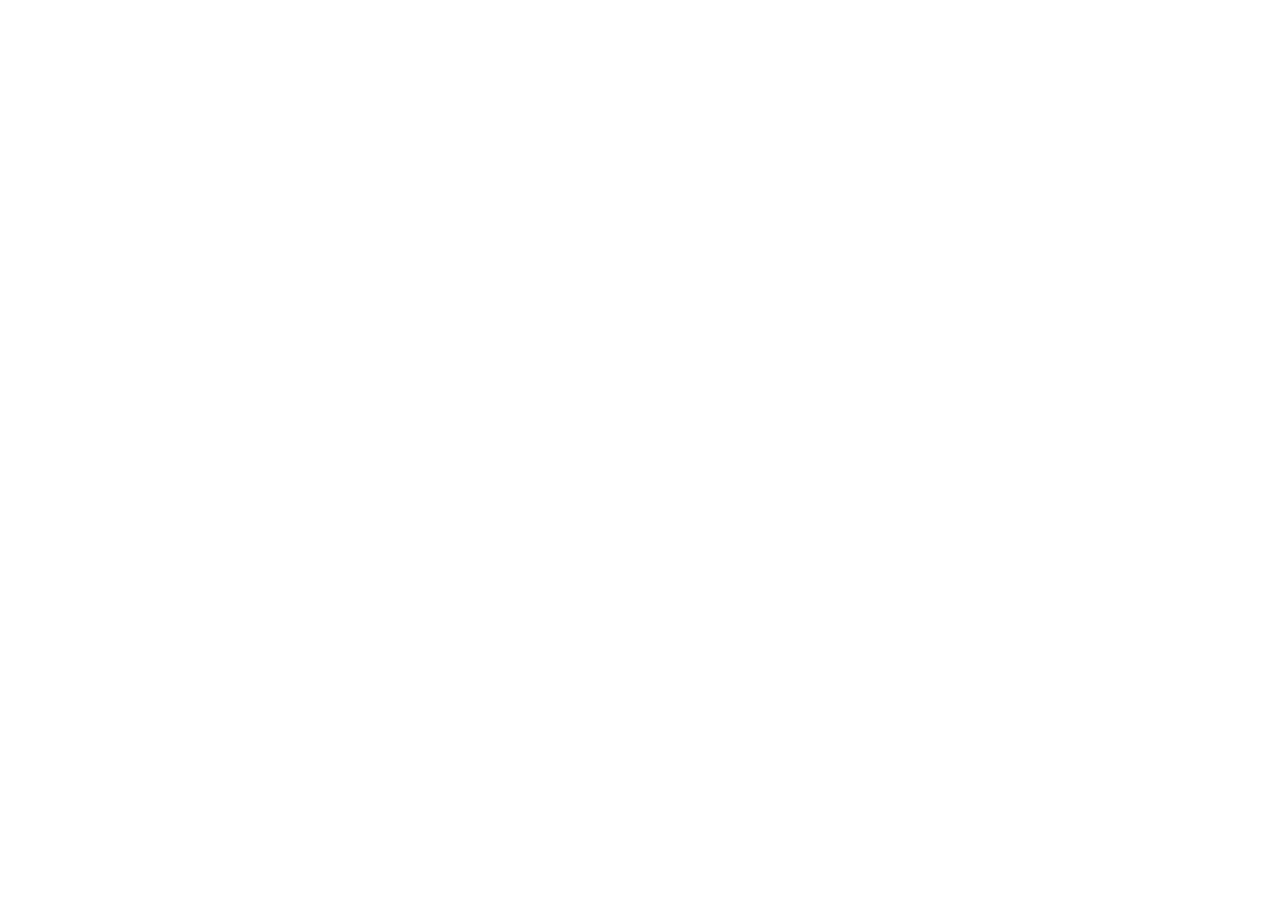
==== hzk/index.html @ 3141f3bc "Add redirect to HZK-Mobile-INFO site" ====
<!DOCTYPE html>
<html>
<head>
  <meta http-equiv="refresh" content="0; url=https://hazik-mir.github.io/HZK-Mobile-INFO/">
  <script>
    window.location.replace("https://hazik-mir.github.io/HZK-Mobile-Info/");
  </script>
</head>
</html>
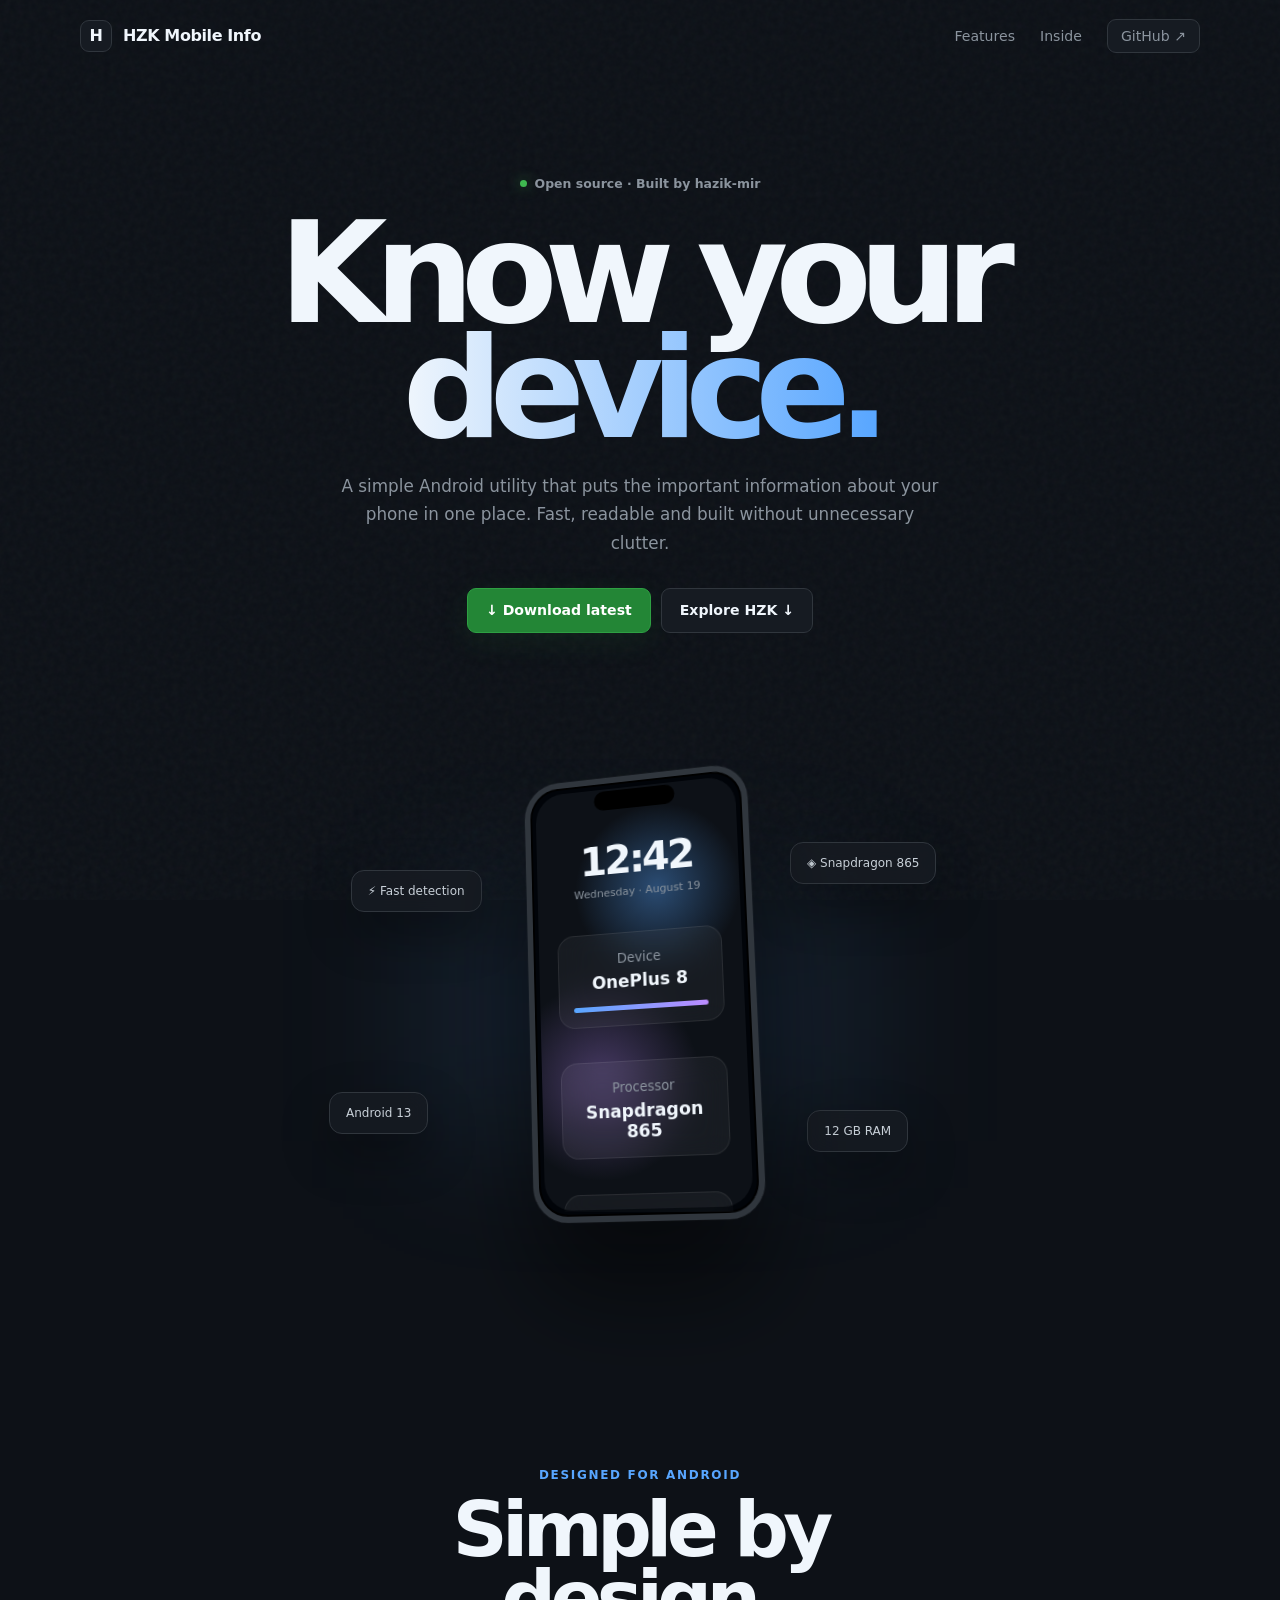
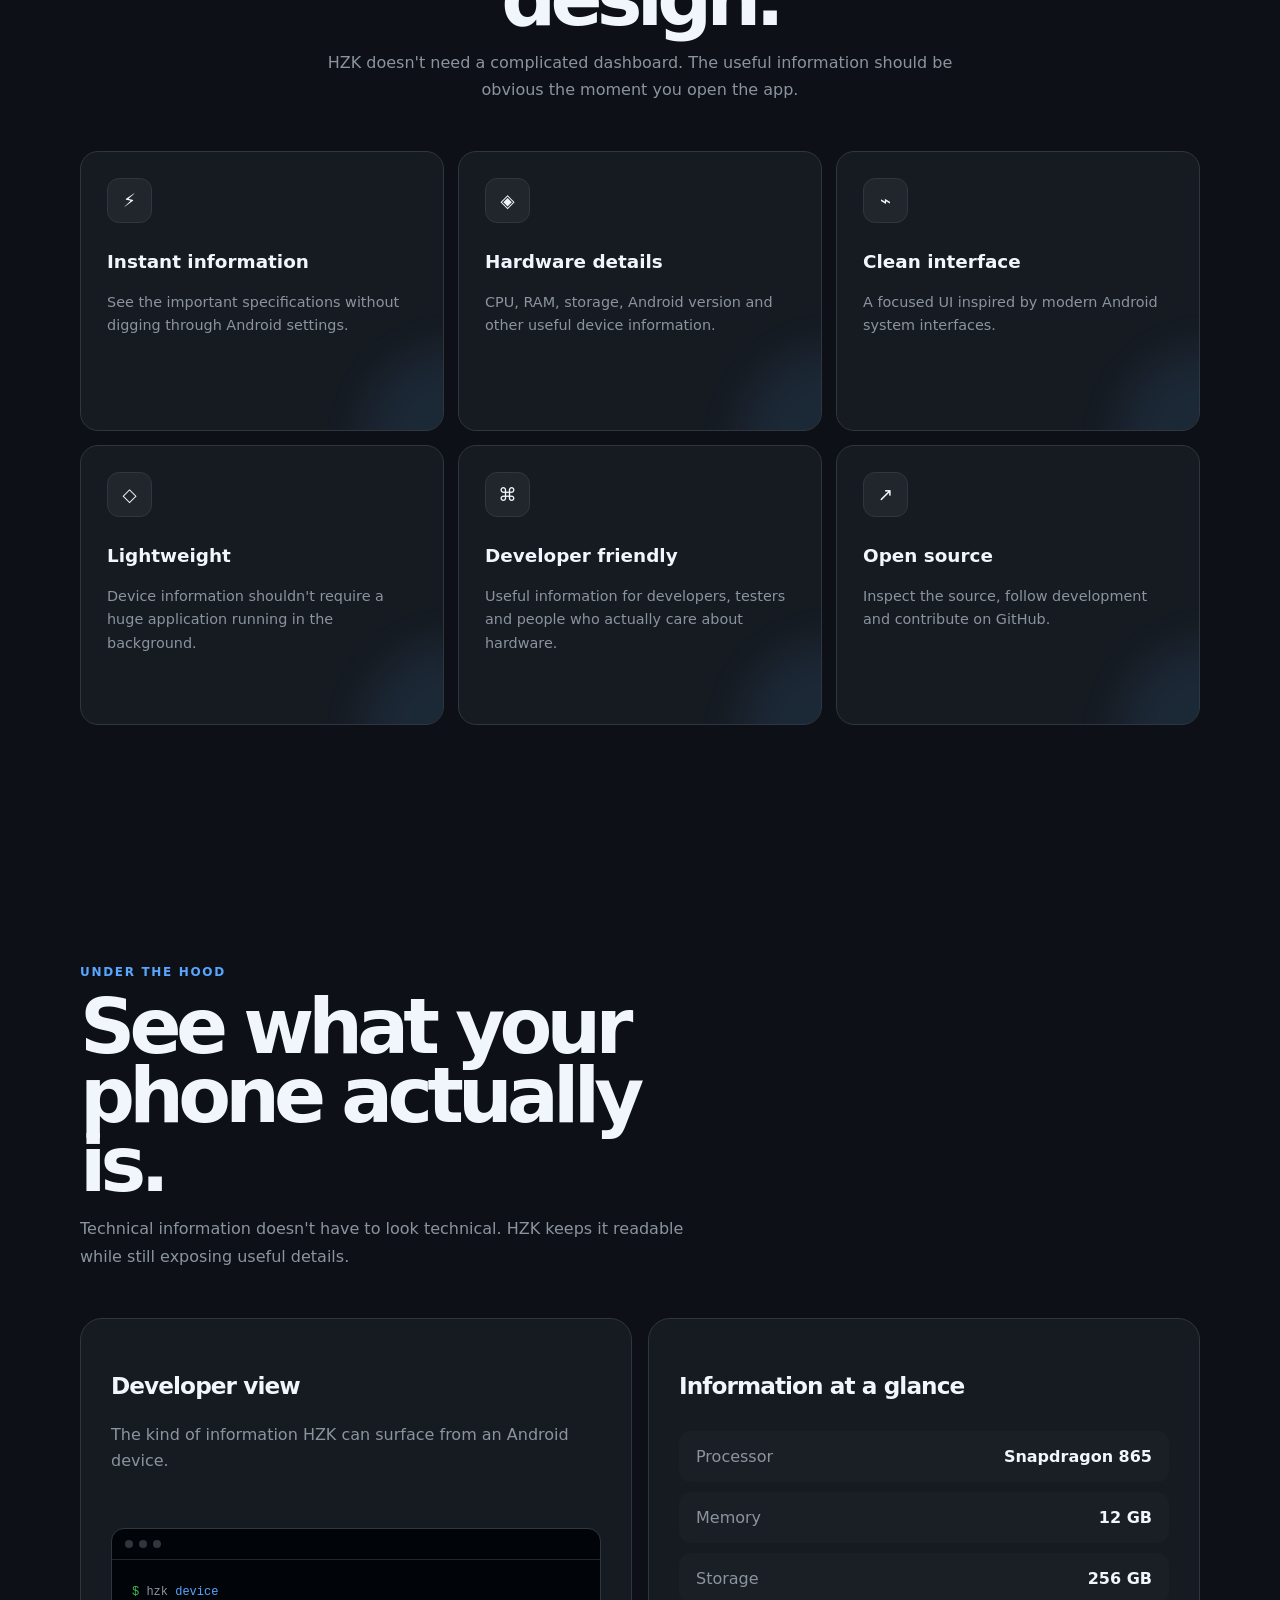
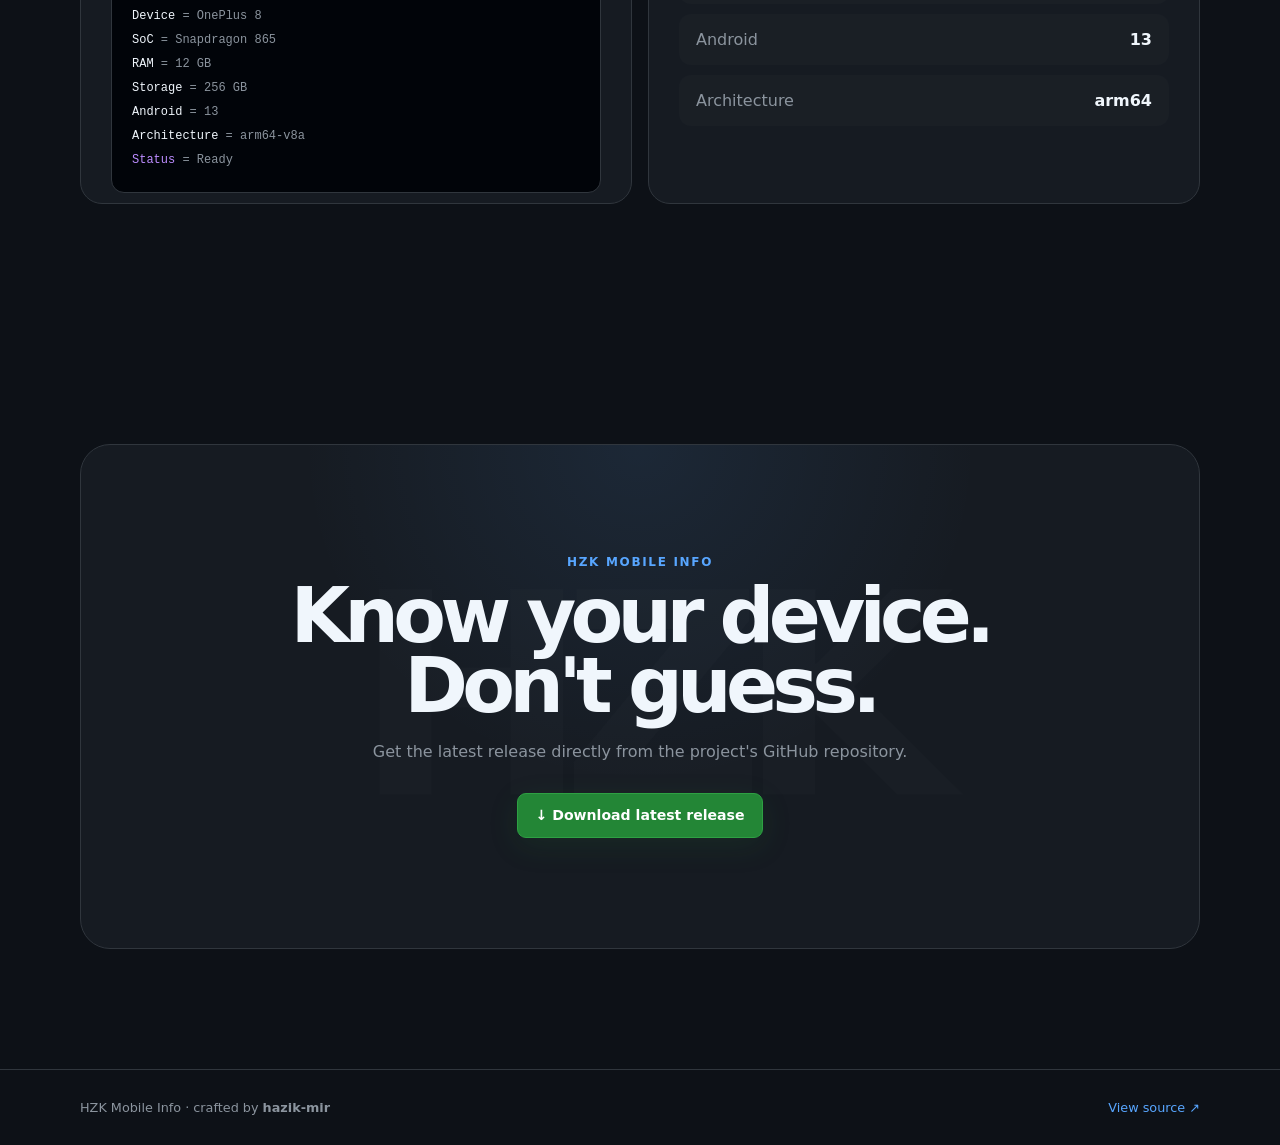
==== commit d93970de: "Update index.html" ====
--- a/hzk/index.html
+++ b/hzk/index.html
@@ -1,9 +1,957 @@
-<!DOCTYPE html>
-<html>
+<!doctype html>
+<html lang="en">
 <head>
-  <meta http-equiv="refresh" content="0; url=https://hazik-mir.github.io/HZK-Mobile-INFO/">
-  <script>
-    window.location.replace("https://hazik-mir.github.io/HZK-Mobile-Info/");
-  </script>
+<meta charset="UTF-8">
+<meta name="viewport" content="width=device-width,initial-scale=1">
+<meta name="description" content="HZK Mobile Info — simple, powerful device information.">
+<meta name="theme-color" content="#0d1117">
+<title>HZK Mobile Info</title>
+
+<style>
+:root{
+    --bg:#0d1117;
+    --surface:#161b22;
+    --surface2:#21262d;
+    --border:#30363d;
+    --text:#f0f6fc;
+    --muted:#8b949e;
+    --blue:#58a6ff;
+    --green:#3fb950;
+    --purple:#bc8cff;
+    --radius:18px;
+}
+*{box-sizing:border-box}
+html{scroll-behavior:smooth}
+body{
+    margin:0;
+    color:var(--text);
+    background:var(--bg);
+    font-family:Inter,ui-sans-serif,system-ui,-apple-system,BlinkMacSystemFont,"Segoe UI",sans-serif;
+    overflow-x:hidden;
+}
+a{color:inherit}
+button{font:inherit}
+
+.noise{
+    position:fixed;
+    inset:0;
+    z-index:-5;
+    pointer-events:none;
+    opacity:.035;
+    background-image:url("data:image/svg+xml,%3Csvg viewBox='0 0 180 180' xmlns='http://www.w3.org/2000/svg'%3E%3Cfilter id='n'%3E%3CfeTurbulence type='fractalNoise' baseFrequency='.8' numOctaves='3' stitchTiles='stitch'/%3E%3C/filter%3E%3Crect width='100%25' height='100%25' filter='url(%23n)'/%3E%3C/svg%3E");
+}
+.container{width:min(1120px,92%);margin:auto}
+
+/* NAV */
+
+nav{
+    height:72px;
+    display:flex;
+    align-items:center;
+    justify-content:space-between;
+    border-bottom:1px solid transparent;
+    transition:.35s;
+}
+nav.scrolled{
+    height:62px;
+    border-bottom-color:var(--border);
+    background:#0d1117dd;
+    backdrop-filter:blur(18px);
+}
+.brand{
+    display:flex;
+    align-items:center;
+    gap:11px;
+    text-decoration:none;
+    font-weight:750;
+    letter-spacing:-.025em;
+}
+.brand-mark{
+    width:32px;height:32px;
+    display:grid;place-items:center;
+    border:1px solid var(--border);
+    border-radius:9px;
+    background:var(--surface);
+    font-weight:900;
+    transition:.4s cubic-bezier(.2,.8,.2,1);
+}
+.brand:hover .brand-mark{
+    transform:rotate(-12deg) scale(1.12);
+    border-color:#58a6ff66;
+}
+.nav-links{display:flex;align-items:center;gap:25px}
+.nav-links a{
+    color:var(--muted);
+    text-decoration:none;
+    font-size:.88rem;
+    transition:.25s;
+}
+.nav-links a:hover{color:var(--text)}
+.github{
+    padding:8px 13px;
+    border:1px solid var(--border);
+    border-radius:9px;
+    background:var(--surface);
+}
+
+/* HERO */
+
+.hero{
+    min-height:calc(100vh - 72px);
+    display:grid;
+    place-items:center;
+    position:relative;
+    padding:100px 0 120px;
+}
+.hero-content{text-align:center;position:relative;z-index:2}
+.eyebrow{
+    display:inline-flex;
+    align-items:center;
+    gap:8px;
+    color:var(--muted);
+    font-size:.78rem;
+    font-weight:650;
+}
+.eyebrow-dot{
+    width:7px;height:7px;
+    border-radius:50%;
+    background:var(--green);
+    box-shadow:0 0 13px #3fb95099;
+}
+h1{
+    max-width:1050px;
+    margin:25px auto;
+    font-size:clamp(4rem,11vw,9.5rem);
+    line-height:.82;
+    letter-spacing:-.095em;
+    font-weight:850;
+}
+.hero-title span{
+    display:inline-block;
+    background:linear-gradient(90deg,#f0f6fc,#58a6ff,#bc8cff);
+    background-size:200% auto;
+    -webkit-background-clip:text;
+    background-clip:text;
+    color:transparent;
+    animation:gradient 5s linear infinite;
+}
+.hero-copy{
+    max-width:600px;
+    margin:auto;
+    color:var(--muted);
+    line-height:1.7;
+    font-size:1.05rem;
+}
+.actions{
+    display:flex;
+    justify-content:center;
+    gap:10px;
+    flex-wrap:wrap;
+    margin-top:30px;
+}
+.btn{
+    min-height:45px;
+    padding:0 18px;
+    border-radius:9px;
+    border:1px solid var(--border);
+    display:inline-flex;
+    align-items:center;
+    justify-content:center;
+    gap:8px;
+    text-decoration:none;
+    font-size:.88rem;
+    font-weight:650;
+    cursor:pointer;
+    transition:.25s cubic-bezier(.2,.8,.2,1);
+}
+.btn:hover{transform:translateY(-3px)}
+.btn-primary{
+    color:#fff;
+    background:#238636;
+    border-color:#2ea043;
+    box-shadow:0 8px 30px #23863622;
+}
+.btn-primary:hover{
+    background:#2ea043;
+    box-shadow:0 14px 40px #23863644;
+}
+.btn-secondary{background:var(--surface)}
+.btn-secondary:hover{border-color:#8b949e;background:var(--surface2)}
+#status{height:22px;margin-top:13px;color:var(--muted);font-size:.78rem}
+
+/* HUGE DEVICE */
+
+.device-stage{
+    position:relative;
+    width:min(850px,100%);
+    height:470px;
+    margin:90px auto 0;
+    perspective:1300px;
+}
+.device-glow{
+    position:absolute;
+    left:50%;top:55%;
+    width:450px;height:250px;
+    transform:translate(-50%,-50%);
+    background:#58a6ff18;
+    filter:blur(70px);
+}
+.phone{
+    position:absolute;
+    left:50%;top:50%;
+    width:235px;height:450px;
+    transform:translate(-50%,-50%) rotateX(7deg) rotateY(-15deg) rotateZ(-2deg);
+    border:6px solid #30363d;
+    border-radius:36px;
+    background:#010409;
+    box-shadow:
+        0 70px 100px #00000088,
+        0 0 0 1px #ffffff08,
+        inset 0 0 0 2px #000;
+    transition:transform .2s ease-out;
+    overflow:hidden;
+}
+.phone::before{
+    content:"";
+    position:absolute;
+    top:8px;left:50%;
+    transform:translateX(-50%);
+    width:85px;height:20px;
+    background:#000;
+    border-radius:20px;
+    z-index:5;
+}
+.screen{
+    position:absolute;
+    inset:6px;
+    border-radius:29px;
+    overflow:hidden;
+    background:
+        radial-gradient(circle at 60% 25%,#58a6ff66,transparent 25%),
+        radial-gradient(circle at 30% 70%,#bc8cff55,transparent 30%),
+        #0d1117;
+}
+.screen-content{
+    position:absolute;
+    inset:0;
+    padding:50px 20px 20px;
+}
+.screen-time{font-size:2.6rem;font-weight:800;letter-spacing:-.07em}
+.screen-date{color:#8b949e;font-size:.7rem;margin-top:3px}
+.screen-card{
+    margin-top:35px;
+    padding:15px;
+    border:1px solid #ffffff14;
+    border-radius:17px;
+    background:#ffffff0b;
+    backdrop-filter:blur(15px);
+}
+.screen-card small{color:#8b949e}
+.screen-card strong{display:block;margin-top:5px;font-size:1.1rem}
+.screen-pulse{
+    height:5px;
+    margin-top:14px;
+    border-radius:5px;
+    background:linear-gradient(90deg,#58a6ff,#bc8cff,#3fb950);
+    background-size:200% 100%;
+    animation:flow 2.5s linear infinite;
+}
+.floating{
+    position:absolute;
+    padding:13px 16px;
+    border:1px solid var(--border);
+    border-radius:13px;
+    background:#161b22dd;
+    backdrop-filter:blur(15px);
+    color:#c9d1d9;
+    box-shadow:0 20px 50px #00000055;
+    font-size:.75rem;
+    animation:float 4s ease-in-out infinite;
+}
+.float1{left:10%;top:24%;animation-delay:-1s}
+.float2{right:9%;top:18%;animation-delay:-2s}
+.float3{right:13%;bottom:16%;animation-delay:-3s}
+.float4{left:7%;bottom:20%;animation-delay:-.4s}
+
+/* SECTIONS */
+
+.section{padding:120px 0}
+.section-head{
+    max-width:650px;
+    margin-bottom:48px;
+}
+.section-head.center{text-align:center;margin-left:auto;margin-right:auto}
+.kicker{
+    color:var(--blue);
+    font-size:.75rem;
+    text-transform:uppercase;
+    letter-spacing:.14em;
+    font-weight:750;
+}
+h2{
+    margin:13px 0;
+    font-size:clamp(2.5rem,6vw,5.3rem);
+    line-height:.9;
+    letter-spacing:-.075em;
+}
+.section-head p{
+    color:var(--muted);
+    line-height:1.7;
+}
+
+/* ANDROID/GITHUB CARDS */
+
+.feature-grid{
+    display:grid;
+    grid-template-columns:repeat(3,1fr);
+    gap:14px;
+}
+.feature{
+    min-height:280px;
+    padding:26px;
+    border:1px solid var(--border);
+    border-radius:var(--radius);
+    background:var(--surface);
+    position:relative;
+    overflow:hidden;
+    transition:
+        transform .6s cubic-bezier(.2,.8,.2,1),
+        border-color .3s,
+        background .3s;
+}
+.feature::after{
+    content:"";
+    position:absolute;
+    width:180px;height:180px;
+    right:-100px;bottom:-100px;
+    border-radius:50%;
+    background:#58a6ff18;
+    filter:blur(20px);
+    transition:.5s;
+}
+.feature:hover{
+    transform:translateY(-12px) scale(1.015);
+    border-color:#58a6ff55;
+    background:#1b222c;
+}
+.feature:hover::after{
+    transform:scale(2);
+}
+.feature-icon{
+    width:45px;height:45px;
+    display:grid;place-items:center;
+    border-radius:12px;
+    border:1px solid var(--border);
+    background:var(--surface2);
+    font-size:1.15rem;
+    transition:.5s cubic-bezier(.2,.8,.2,1);
+}
+.feature:hover .feature-icon{
+    transform:rotate(8deg) scale(1.15);
+    border-color:#58a6ff66;
+}
+.feature h3{margin-top:28px;font-size:1.15rem}
+.feature p{margin-top:10px;color:var(--muted);line-height:1.65;font-size:.9rem}
+
+/* BIG SPLIT */
+
+.split{
+    display:grid;
+    grid-template-columns:1fr 1fr;
+    gap:16px;
+}
+.panel{
+    min-height:420px;
+    padding:30px;
+    border:1px solid var(--border);
+    border-radius:22px;
+    background:var(--surface);
+    overflow:hidden;
+}
+.panel h3{font-size:1.45rem;letter-spacing:-.04em}
+.panel>p{margin-top:9px;color:var(--muted);line-height:1.6}
+
+/* TERMINAL */
+
+.terminal{
+    margin-top:35px;
+    border:1px solid var(--border);
+    border-radius:13px;
+    background:#010409;
+    overflow:hidden;
+    transform:translateY(20px);
+    transition:.8s cubic-bezier(.2,.8,.2,1);
+}
+.panel:hover .terminal{transform:translateY(0)}
+.terminal-bar{
+    display:flex;align-items:center;gap:6px;
+    padding:11px 13px;
+    border-bottom:1px solid #21262d;
+}
+.terminal-bar i{width:8px;height:8px;border-radius:50%;background:#30363d}
+.terminal-code{
+    padding:20px;
+    color:#8b949e;
+    font:12px/2 ui-monospace,SFMono-Regular,Menlo,monospace;
+}
+.green{color:#3fb950}
+.blue{color:#58a6ff}
+.white{color:#f0f6fc}
+.purple{color:#bc8cff}
+
+/* INFO LIST */
+
+.info-list{margin-top:32px;display:grid;gap:10px}
+.info{
+    display:flex;
+    align-items:center;
+    justify-content:space-between;
+    padding:15px 16px;
+    border:1px solid transparent;
+    border-radius:12px;
+    background:#ffffff04;
+    transition:.3s;
+}
+.info:hover{
+    background:#ffffff08;
+    border-color:var(--border);
+    transform:translateX(8px);
+}
+.info span:first-child{color:var(--muted)}
+.info span:last-child{font-weight:700}
+
+/* CTA */
+
+.cta{
+    position:relative;
+    text-align:center;
+    padding:110px 25px;
+    border:1px solid var(--border);
+    border-radius:30px;
+    background:
+        radial-gradient(circle at 50% 0,#58a6ff18,transparent 45%),
+        var(--surface);
+    overflow:hidden;
+}
+.cta::before{
+    content:"HZK";
+    position:absolute;
+    left:50%;top:50%;
+    transform:translate(-50%,-50%);
+    font-size:22vw;
+    font-weight:900;
+    letter-spacing:-.1em;
+    color:#ffffff03;
+    pointer-events:none;
+}
+.cta-content{position:relative;z-index:2}
+.cta h2{max-width:800px;margin:12px auto}
+.cta p{max-width:550px;margin:18px auto 28px;color:var(--muted);line-height:1.7}
+
+/* FOOTER */
+
+footer{
+    border-top:1px solid var(--border);
+    padding:30px 0;
+    color:var(--muted);
+    font-size:.8rem;
+}
+.footer-inner{
+    display:flex;
+    align-items:center;
+    justify-content:space-between;
+}
+.footer-inner a{text-decoration:none;color:var(--blue)}
+
+/* REVEAL */
+
+.reveal{
+    opacity:0;
+    transform:translateY(70px);
+    transition:opacity .9s ease,transform 1s cubic-bezier(.2,.8,.2,1);
+}
+.reveal.visible{opacity:1;transform:none}
+
+@keyframes gradient{
+    to{background-position:200% center}
+}
+@keyframes flow{
+    to{background-position:200% 0}
+}
+@keyframes float{
+    0%,100%{transform:translateY(0)}
+    50%{transform:translateY(-15px)}
+}
+
+/* MOBILE */
+
+@media(max-width:800px){
+    .nav-links a:not(.github){display:none}
+    .hero{padding-top:70px}
+    .device-stage{height:430px;transform:scale(.9)}
+    .feature-grid,.split{grid-template-columns:1fr}
+    .section{padding:85px 0}
+    .float1{left:0}.float2{right:0}
+    .float3{right:2%}.float4{left:0}
+}
+@media(max-width:520px){
+    .container{width:93%}
+    h1{font-size:20vw}
+    .hero-copy{font-size:.94rem}
+    .actions{flex-direction:column}
+    .btn{width:100%}
+    .device-stage{height:380px;transform:scale(.72);margin-top:45px}
+    .section{padding:70px 0}
+    .panel{padding:23px}
+    .cta{padding:75px 20px}
+    .footer-inner{flex-direction:column;gap:12px;text-align:center}
+}
+@media(prefers-reduced-motion:reduce){
+    *,*::before,*::after{
+        animation:none!important;
+        transition:none!important;
+        scroll-behavior:auto!important;
+    }
+}
+</style>
 </head>
+
+<body>
+
+<div class="noise"></div>
+
+<nav id="nav">
+    <div class="container" style="display:flex;align-items:center;justify-content:space-between;width:min(1120px,92%);margin:auto">
+        <a class="brand" href="#">
+            <div class="brand-mark">H</div>
+            HZK Mobile Info
+        </a>
+
+        <div class="nav-links">
+            <a href="#features">Features</a>
+            <a href="#inside">Inside</a>
+            <a class="github"
+               href="https://github.com/hazik-mir/HZK-Mobile-Info"
+               target="_blank"
+               rel="noopener noreferrer">GitHub ↗</a>
+        </div>
+    </div>
+</nav>
+
+<main>
+
+<section class="hero">
+
+    <div class="hero-content">
+
+        <div class="eyebrow">
+            <span class="eyebrow-dot"></span>
+            Open source · Built by hazik-mir
+        </div>
+
+        <h1 class="hero-title">
+            Know your<br>
+            <span>device.</span>
+        </h1>
+
+        <p class="hero-copy">
+            A simple Android utility that puts the important information
+            about your phone in one place. Fast, readable and built without
+            unnecessary clutter.
+        </p>
+
+        <div class="actions">
+            <button class="btn btn-primary" id="download">↓ Download latest</button>
+            <a class="btn btn-secondary" href="#features">Explore HZK ↓</a>
+        </div>
+
+        <div id="status"></div>
+
+        <div class="device-stage" id="deviceStage">
+
+            <div class="device-glow"></div>
+
+            <div class="floating float1">⚡ Fast detection</div>
+            <div class="floating float2">◈ Snapdragon 865</div>
+            <div class="floating float3">12 GB RAM</div>
+            <div class="floating float4">Android 13</div>
+
+            <div class="phone" id="phone">
+
+                <div class="screen">
+
+                    <div class="screen-content">
+
+                        <div class="screen-time">12:42</div>
+                        <div class="screen-date">Wednesday · August 19</div>
+
+                        <div class="screen-card">
+                            <small>Device</small>
+                            <strong>OnePlus 8</strong>
+
+                            <div class="screen-pulse"></div>
+                        </div>
+
+                        <div class="screen-card">
+                            <small>Processor</small>
+                            <strong>Snapdragon 865</strong>
+                        </div>
+
+                        <div class="screen-card">
+                            <small>Memory</small>
+                            <strong>12 GB RAM</strong>
+                        </div>
+
+                    </div>
+
+                </div>
+
+            </div>
+
+        </div>
+
+    </div>
+
+</section>
+
+
+<section class="section reveal" id="features">
+
+    <div class="container">
+
+        <div class="section-head center">
+            <div class="kicker">Designed for Android</div>
+            <h2>Simple by design.</h2>
+            <p>
+                HZK doesn't need a complicated dashboard.
+                The useful information should be obvious the moment
+                you open the app.
+            </p>
+        </div>
+
+        <div class="feature-grid">
+
+            <article class="feature">
+                <div class="feature-icon">⚡</div>
+                <h3>Instant information</h3>
+                <p>See the important specifications without digging through Android settings.</p>
+            </article>
+
+            <article class="feature">
+                <div class="feature-icon">◈</div>
+                <h3>Hardware details</h3>
+                <p>CPU, RAM, storage, Android version and other useful device information.</p>
+            </article>
+
+            <article class="feature">
+                <div class="feature-icon">⌁</div>
+                <h3>Clean interface</h3>
+                <p>A focused UI inspired by modern Android system interfaces.</p>
+            </article>
+
+            <article class="feature">
+                <div class="feature-icon">◇</div>
+                <h3>Lightweight</h3>
+                <p>Device information shouldn't require a huge application running in the background.</p>
+            </article>
+
+            <article class="feature">
+                <div class="feature-icon">⌘</div>
+                <h3>Developer friendly</h3>
+                <p>Useful information for developers, testers and people who actually care about hardware.</p>
+            </article>
+
+            <article class="feature">
+                <div class="feature-icon">↗</div>
+                <h3>Open source</h3>
+                <p>Inspect the source, follow development and contribute on GitHub.</p>
+            </article>
+
+        </div>
+
+    </div>
+
+</section>
+
+
+<section class="section reveal" id="inside">
+
+    <div class="container">
+
+        <div class="section-head">
+            <div class="kicker">Under the hood</div>
+            <h2>See what your phone actually is.</h2>
+            <p>
+                Technical information doesn't have to look technical.
+                HZK keeps it readable while still exposing useful details.
+            </p>
+        </div>
+
+        <div class="split">
+
+            <div class="panel">
+
+                <h3>Developer view</h3>
+
+                <p>
+                    The kind of information HZK can surface from an Android device.
+                </p>
+
+                <div class="terminal">
+
+                    <div class="terminal-bar">
+                        <i></i><i></i><i></i>
+                    </div>
+
+                    <div class="terminal-code">
+                        <div><span class="green">$</span> hzk <span class="blue">device</span></div>
+                        <div><span class="white">Device</span> = OnePlus 8</div>
+                        <div><span class="white">SoC</span> = Snapdragon 865</div>
+                        <div><span class="white">RAM</span> = 12 GB</div>
+                        <div><span class="white">Storage</span> = 256 GB</div>
+                        <div><span class="white">Android</span> = 13</div>
+                        <div><span class="white">Architecture</span> = arm64-v8a</div>
+                        <div><span class="purple">Status</span> = Ready</div>
+                    </div>
+
+                </div>
+
+            </div>
+
+            <div class="panel">
+
+                <h3>Information at a glance</h3>
+
+                <div class="info-list">
+
+                    <div class="info">
+                        <span>Processor</span>
+                        <span>Snapdragon 865</span>
+                    </div>
+
+                    <div class="info">
+                        <span>Memory</span>
+                        <span>12 GB</span>
+                    </div>
+
+                    <div class="info">
+                        <span>Storage</span>
+                        <span>256 GB</span>
+                    </div>
+
+                    <div class="info">
+                        <span>Android</span>
+                        <span>13</span>
+                    </div>
+
+                    <div class="info">
+                        <span>Architecture</span>
+                        <span>arm64</span>
+                    </div>
+
+                </div>
+
+            </div>
+
+        </div>
+
+    </div>
+
+</section>
+
+
+<section class="section reveal">
+
+    <div class="container">
+
+        <div class="cta">
+
+            <div class="cta-content">
+
+                <div class="kicker">HZK Mobile Info</div>
+
+                <h2>Know your device.<br>Don't guess.</h2>
+
+                <p>
+                    Get the latest release directly from the project's
+                    GitHub repository.
+                </p>
+
+                <button class="btn btn-primary" id="download2">
+                    ↓ Download latest release
+                </button>
+
+            </div>
+
+        </div>
+
+    </div>
+
+</section>
+
+</main>
+
+
+<footer>
+
+    <div class="container footer-inner">
+        <div>HZK Mobile Info · crafted by <b>hazik-mir</b></div>
+
+        <a href="https://github.com/hazik-mir/HZK-Mobile-Info"
+           target="_blank"
+           rel="noopener noreferrer">
+            View source ↗
+        </a>
+    </div>
+
+</footer>
+
+
+<script>
+
+/* NAV SCROLL */
+
+const nav = document.getElementById("nav");
+
+window.addEventListener("scroll",()=>{
+    nav.classList.toggle("scrolled",window.scrollY > 20);
+},{passive:true});
+
+
+/* PHONE PARALLAX */
+
+const stage = document.getElementById("deviceStage");
+const phone = document.getElementById("phone");
+
+if(window.matchMedia("(pointer:fine)").matches){
+
+    stage.addEventListener("pointermove",(e)=>{
+
+        const rect = stage.getBoundingClientRect();
+
+        const x = (e.clientX - rect.left) / rect.width - .5;
+        const y = (e.clientY - rect.top) / rect.height - .5;
+
+        phone.style.transform =
+            `translate(-50%,-50%)
+             rotateX(${7 - y * 14}deg)
+             rotateY(${-15 + x * 20}deg)
+             rotateZ(${-2 + x * 3}deg)`;
+
+    });
+
+    stage.addEventListener("pointerleave",()=>{
+        phone.style.transform =
+            "translate(-50%,-50%) rotateX(7deg) rotateY(-15deg) rotateZ(-2deg)";
+    });
+}
+
+
+/* SCROLL REVEAL */
+
+const observer = new IntersectionObserver(
+    entries=>{
+        entries.forEach(entry=>{
+            if(entry.isIntersecting){
+                entry.target.classList.add("visible");
+                observer.unobserve(entry.target);
+            }
+        });
+    },
+    {threshold:.12}
+);
+
+document
+    .querySelectorAll(".reveal")
+    .forEach(el=>observer.observe(el));
+
+
+/* DOWNLOAD */
+
+const buttons = [
+    document.getElementById("download"),
+    document.getElementById("download2")
+];
+
+const status = document.getElementById("status");
+
+async function downloadLatest(){
+
+    buttons.forEach(button=>{
+        button.disabled = true;
+        button.textContent = "Finding latest release…";
+    });
+
+    status.textContent = "";
+
+    try{
+
+        const response = await fetch(
+            "https://api.github.com/repos/hazik-mir/HZK-Mobile-Info/releases/latest",
+            {
+                headers:{
+                    Accept:"application/vnd.github+json"
+                }
+            }
+        );
+
+        if(!response.ok)
+            throw new Error("GitHub request failed");
+
+        const release = await response.json();
+
+        const asset =
+            release.assets?.find(
+                asset => asset.name.toLowerCase().endsWith(".apk")
+            ) ||
+            release.assets?.find(
+                asset => asset.browser_download_url
+            );
+
+        if(!asset)
+            throw new Error("No downloadable release asset");
+
+        const link = document.createElement("a");
+
+        link.href = asset.browser_download_url;
+        link.download = asset.name;
+        link.rel = "noopener";
+
+        document.body.appendChild(link);
+        link.click();
+        link.remove();
+
+        buttons.forEach(button=>{
+            button.textContent = "✓ Download started";
+        });
+
+        status.textContent = `${asset.name} is downloading.`;
+
+    }catch(error){
+
+        console.error(error);
+
+        buttons.forEach(button=>{
+            button.textContent = "Try again";
+        });
+
+        status.textContent =
+            "Couldn't find the latest release. Check GitHub or your connection.";
+
+    }finally{
+
+        buttons.forEach(button=>{
+            button.disabled = false;
+        });
+
+    }
+}
+
+buttons.forEach(button=>{
+    button.addEventListener("click",downloadLatest);
+});
+
+</script>
+
+</body>
 </html>
